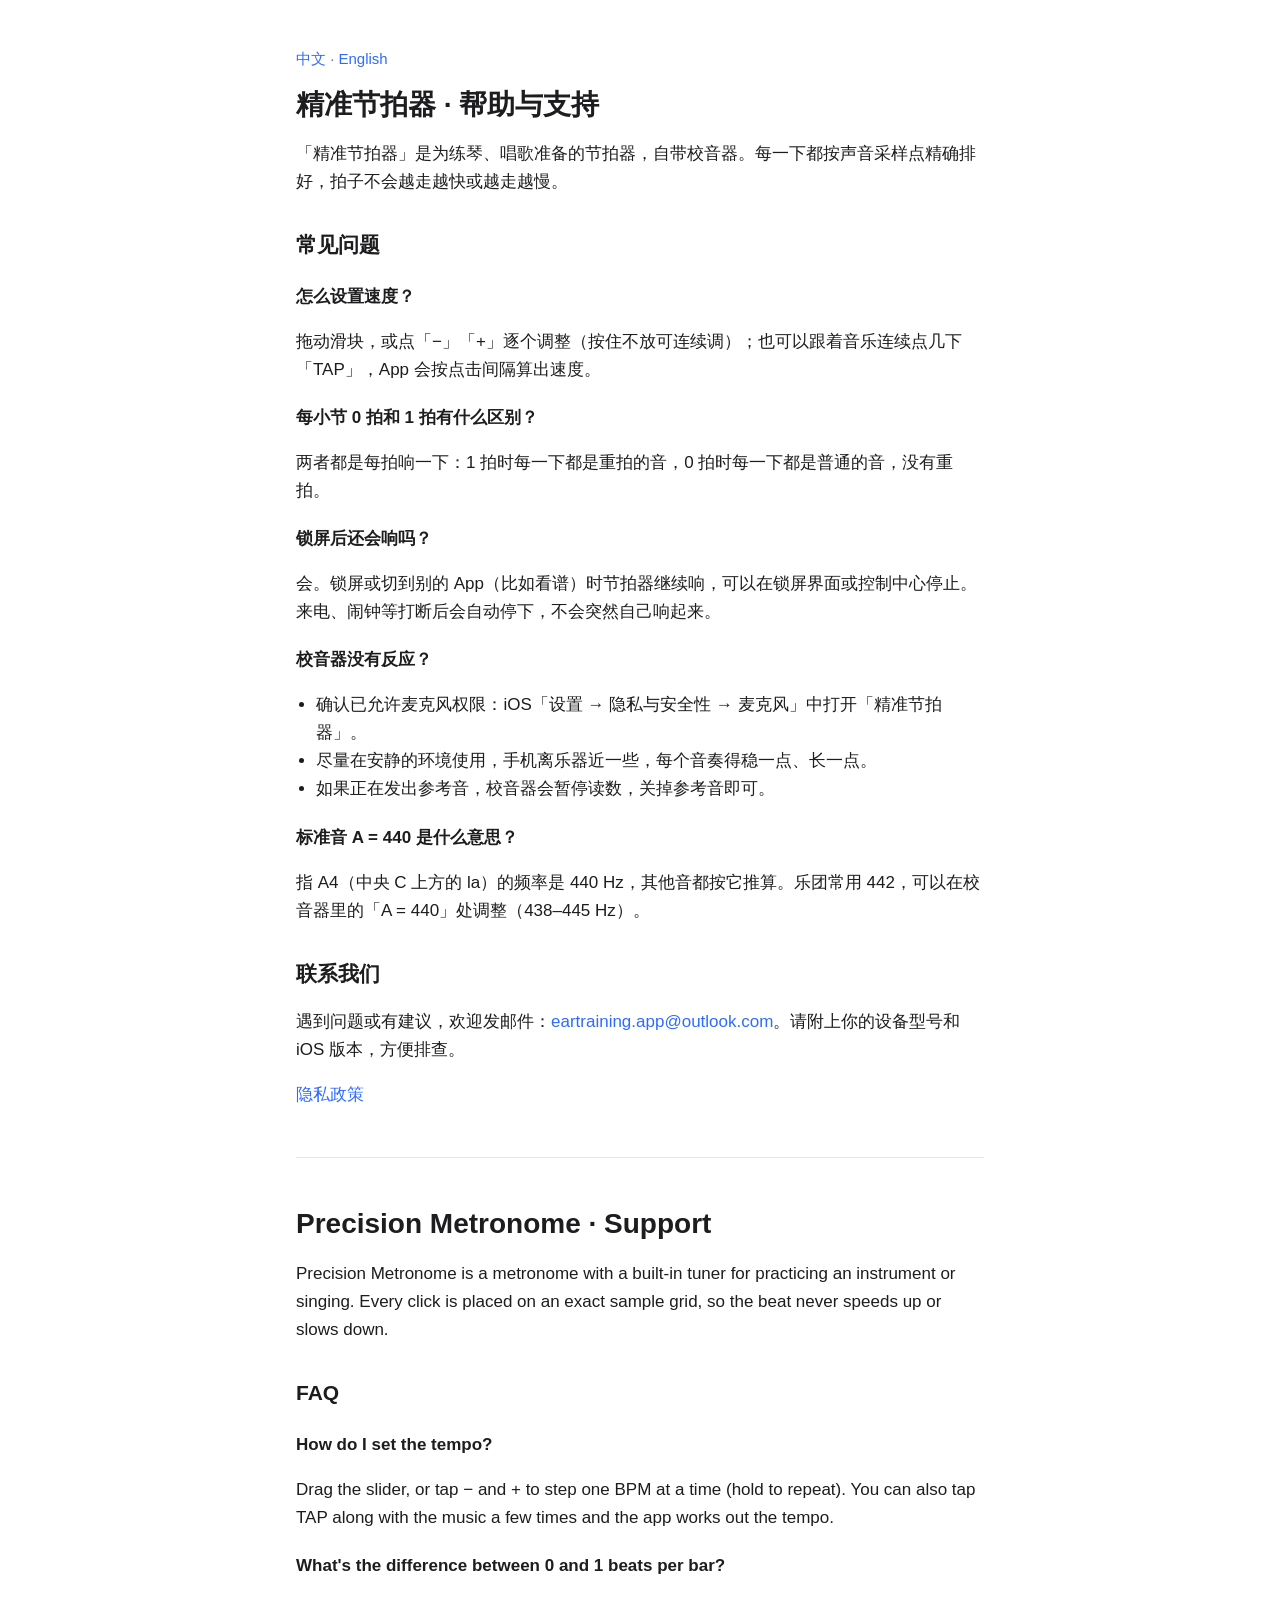
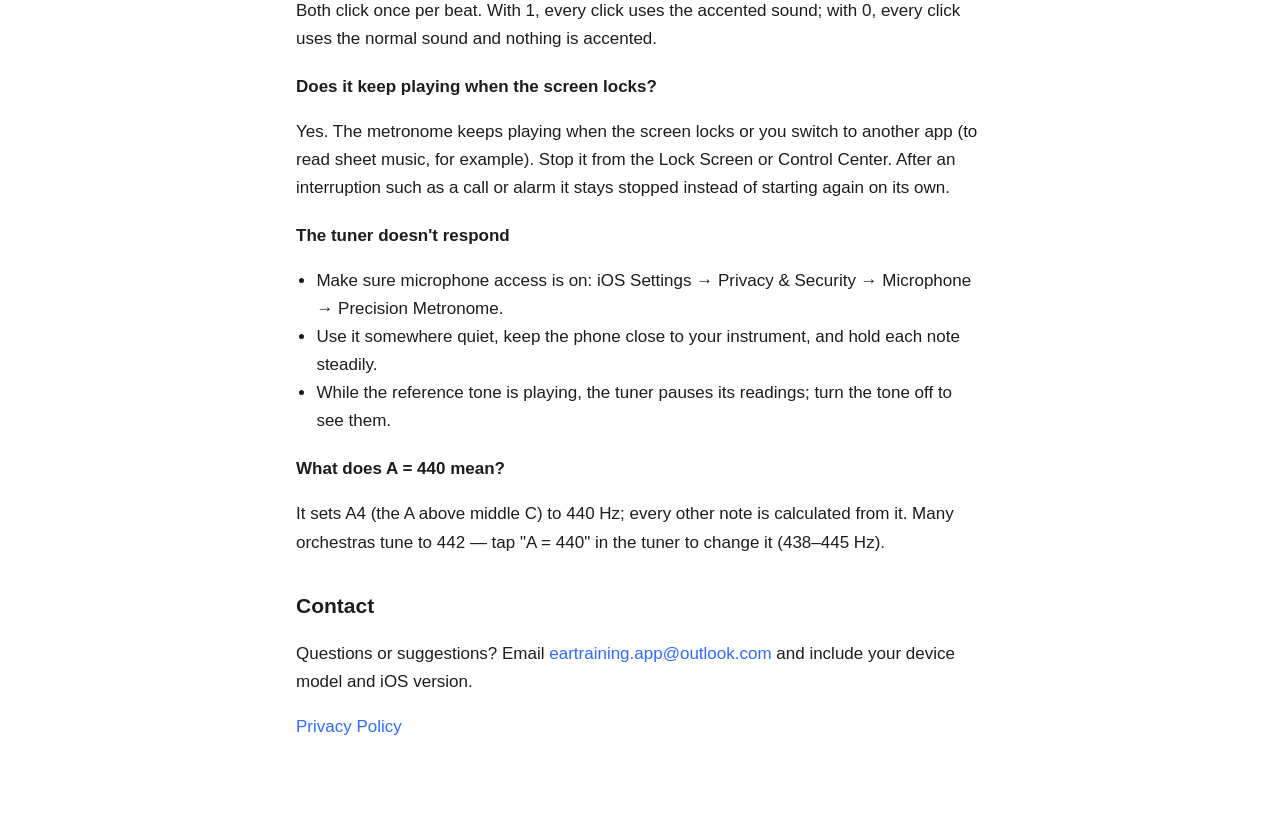
==== index.html @ 7d48c378 "Support and privacy pages for Precision Metronome" ====
<!doctype html>
<html lang="zh-Hans">
<head>
<meta charset="utf-8">
<meta name="viewport" content="width=device-width, initial-scale=1">
<title>精准节拍器 · 帮助与支持 / Precision Metronome · Support</title>
<link rel="stylesheet" href="style.css">
</head>
<body>
<main>
<p class="lang"><a href="#zh">中文</a> · <a href="#en">English</a></p>

<section id="zh">
<h1>精准节拍器 · 帮助与支持</h1>
<p>「精准节拍器」是为练琴、唱歌准备的节拍器，自带校音器。每一下都按声音采样点精确排好，拍子不会越走越快或越走越慢。</p>

<h2>常见问题</h2>

<h3>怎么设置速度？</h3>
<p>拖动滑块，或点「−」「+」逐个调整（按住不放可连续调）；也可以跟着音乐连续点几下「TAP」，App 会按点击间隔算出速度。</p>

<h3>每小节 0 拍和 1 拍有什么区别？</h3>
<p>两者都是每拍响一下：1 拍时每一下都是重拍的音，0 拍时每一下都是普通的音，没有重拍。</p>

<h3>锁屏后还会响吗？</h3>
<p>会。锁屏或切到别的 App（比如看谱）时节拍器继续响，可以在锁屏界面或控制中心停止。来电、闹钟等打断后会自动停下，不会突然自己响起来。</p>

<h3>校音器没有反应？</h3>
<ul>
<li>确认已允许麦克风权限：iOS「设置 → 隐私与安全性 → 麦克风」中打开「精准节拍器」。</li>
<li>尽量在安静的环境使用，手机离乐器近一些，每个音奏得稳一点、长一点。</li>
<li>如果正在发出参考音，校音器会暂停读数，关掉参考音即可。</li>
</ul>

<h3>标准音 A = 440 是什么意思？</h3>
<p>指 A4（中央 C 上方的 la）的频率是 440 Hz，其他音都按它推算。乐团常用 442，可以在校音器里的「A = 440」处调整（438–445 Hz）。</p>

<h2>联系我们</h2>
<p>遇到问题或有建议，欢迎发邮件：<a href="mailto:eartraining.app@outlook.com">eartraining.app@outlook.com</a>。请附上你的设备型号和 iOS 版本，方便排查。</p>
<p><a href="privacy.html">隐私政策</a></p>
</section>

<hr>

<section id="en">
<h1>Precision Metronome · Support</h1>
<p>Precision Metronome is a metronome with a built-in tuner for practicing an instrument or singing. Every click is placed on an exact sample grid, so the beat never speeds up or slows down.</p>

<h2>FAQ</h2>

<h3>How do I set the tempo?</h3>
<p>Drag the slider, or tap − and + to step one BPM at a time (hold to repeat). You can also tap TAP along with the music a few times and the app works out the tempo.</p>

<h3>What's the difference between 0 and 1 beats per bar?</h3>
<p>Both click once per beat. With 1, every click uses the accented sound; with 0, every click uses the normal sound and nothing is accented.</p>

<h3>Does it keep playing when the screen locks?</h3>
<p>Yes. The metronome keeps playing when the screen locks or you switch to another app (to read sheet music, for example). Stop it from the Lock Screen or Control Center. After an interruption such as a call or alarm it stays stopped instead of starting again on its own.</p>

<h3>The tuner doesn't respond</h3>
<ul>
<li>Make sure microphone access is on: iOS Settings → Privacy &amp; Security → Microphone → Precision Metronome.</li>
<li>Use it somewhere quiet, keep the phone close to your instrument, and hold each note steadily.</li>
<li>While the reference tone is playing, the tuner pauses its readings; turn the tone off to see them.</li>
</ul>

<h3>What does A = 440 mean?</h3>
<p>It sets A4 (the A above middle C) to 440 Hz; every other note is calculated from it. Many orchestras tune to 442 — tap "A = 440" in the tuner to change it (438–445 Hz).</p>

<h2>Contact</h2>
<p>Questions or suggestions? Email <a href="mailto:eartraining.app@outlook.com">eartraining.app@outlook.com</a> and include your device model and iOS version.</p>
<p><a href="privacy.html">Privacy Policy</a></p>
</section>
</main>
</body>
</html>
---- style.css ----
:root { --bg: #ffffff; --fg: #1d1d1f; --muted: #6e6e73; --accent: #2f6bff; --rule: #e5e5ea; }
@media (prefers-color-scheme: dark) {
  :root { --bg: #000000; --fg: #f5f5f7; --muted: #a1a1a6; --accent: #5b8cff; --rule: #2c2c2e; }
}
* { box-sizing: border-box; }
body { margin: 0; background: var(--bg); color: var(--fg);
  font: 17px/1.65 -apple-system, BlinkMacSystemFont, "PingFang SC", "Hiragino Sans", "Apple SD Gothic Neo", "Helvetica Neue", sans-serif; }
main { max-width: 720px; margin: 0 auto; padding: 32px 16px 64px; }
h1 { font-size: 28px; line-height: 1.3; margin: 8px 0 12px; }
h2 { font-size: 21px; margin: 32px 0 8px; }
h3 { font-size: 17px; margin: 20px 0 4px; }
p, li { color: var(--fg); }
.meta, .lang { color: var(--muted); font-size: 15px; }
a { color: var(--accent); text-decoration: none; }
a:hover { text-decoration: underline; }
hr { border: 0; border-top: 1px solid var(--rule); margin: 48px 0; }
ul { padding-left: 1.2em; }
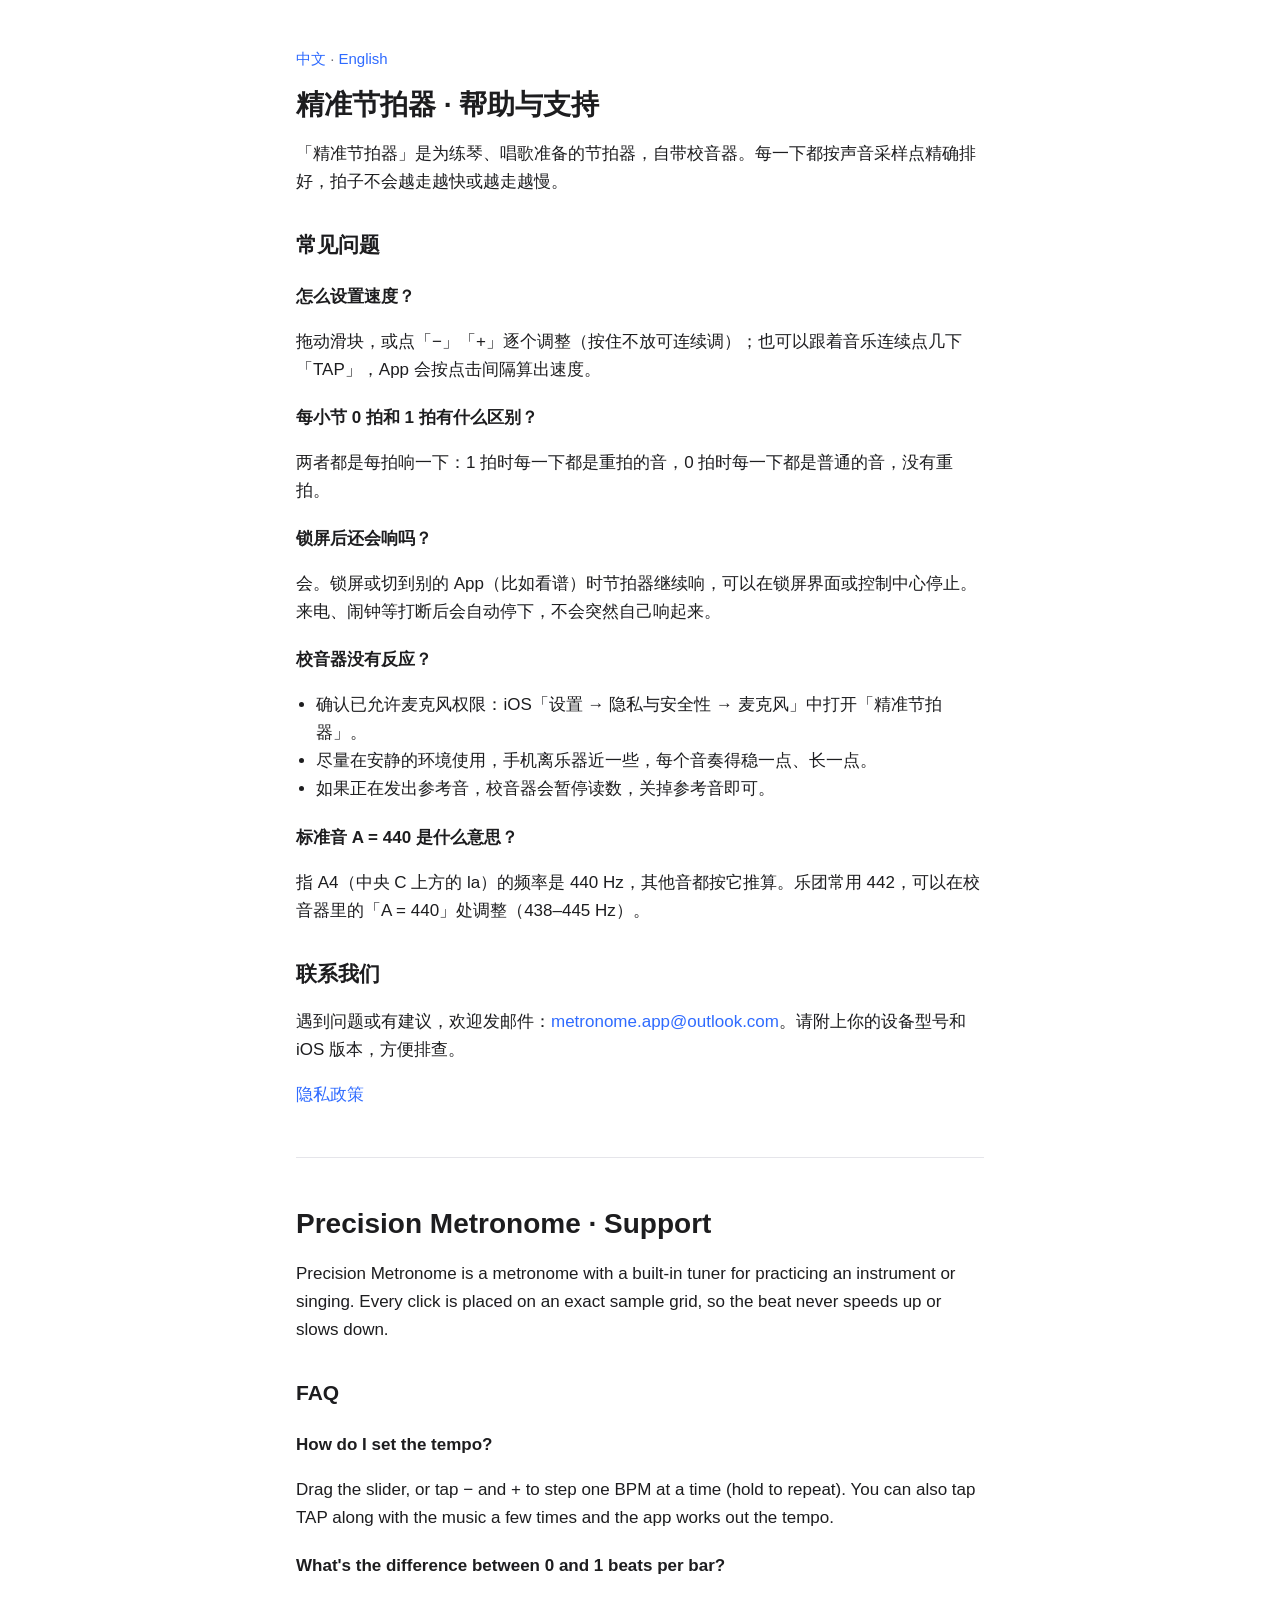
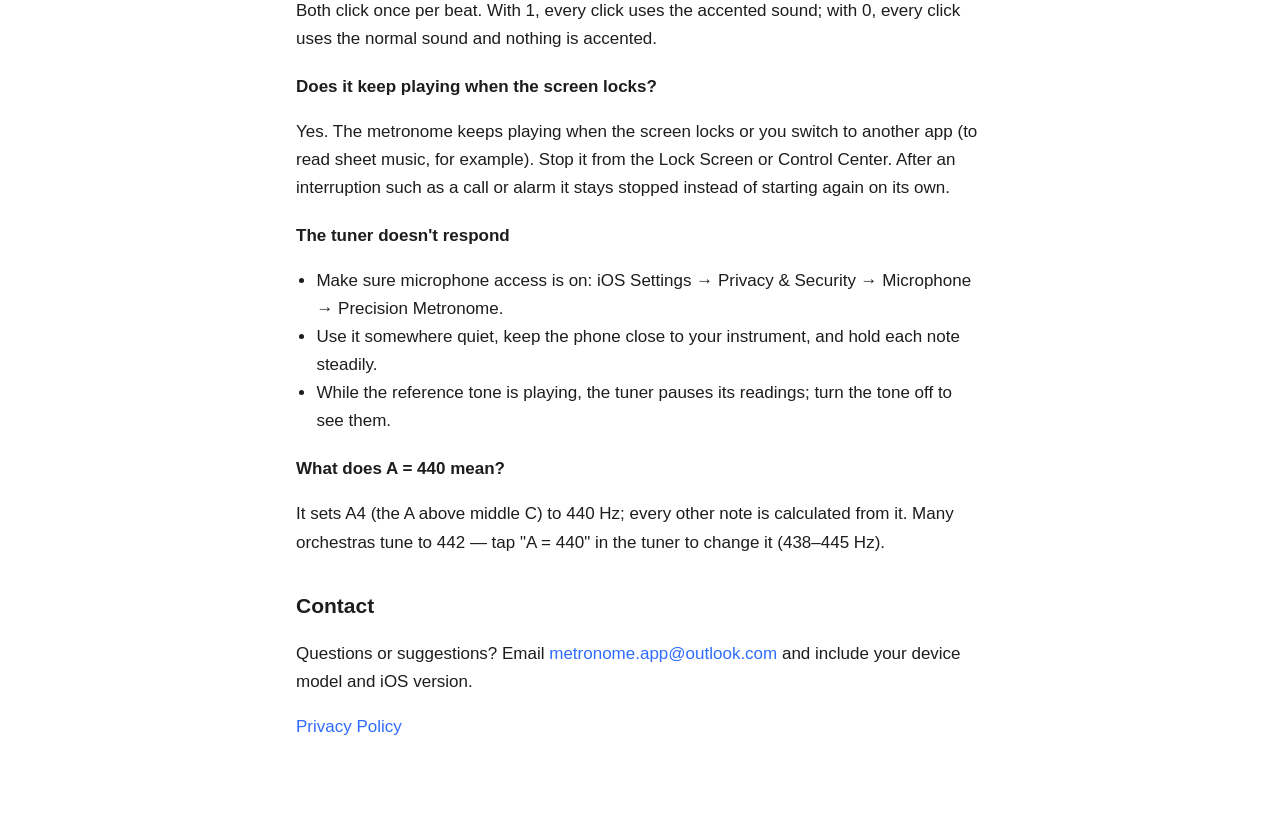
==== commit 28ff6fe0: "Use metronome.app@outlook.com as the contact address" ====
--- a/index.html
+++ b/index.html
@@ -36,7 +36,7 @@
 <p>指 A4（中央 C 上方的 la）的频率是 440 Hz，其他音都按它推算。乐团常用 442，可以在校音器里的「A = 440」处调整（438–445 Hz）。</p>
 
 <h2>联系我们</h2>
-<p>遇到问题或有建议，欢迎发邮件：<a href="mailto:eartraining.app@outlook.com">eartraining.app@outlook.com</a>。请附上你的设备型号和 iOS 版本，方便排查。</p>
+<p>遇到问题或有建议，欢迎发邮件：<a href="mailto:metronome.app@outlook.com">metronome.app@outlook.com</a>。请附上你的设备型号和 iOS 版本，方便排查。</p>
 <p><a href="privacy.html">隐私政策</a></p>
 </section>
 
@@ -68,7 +68,7 @@
 <p>It sets A4 (the A above middle C) to 440 Hz; every other note is calculated from it. Many orchestras tune to 442 — tap "A = 440" in the tuner to change it (438–445 Hz).</p>
 
 <h2>Contact</h2>
-<p>Questions or suggestions? Email <a href="mailto:eartraining.app@outlook.com">eartraining.app@outlook.com</a> and include your device model and iOS version.</p>
+<p>Questions or suggestions? Email <a href="mailto:metronome.app@outlook.com">metronome.app@outlook.com</a> and include your device model and iOS version.</p>
 <p><a href="privacy.html">Privacy Policy</a></p>
 </section>
 </main>
